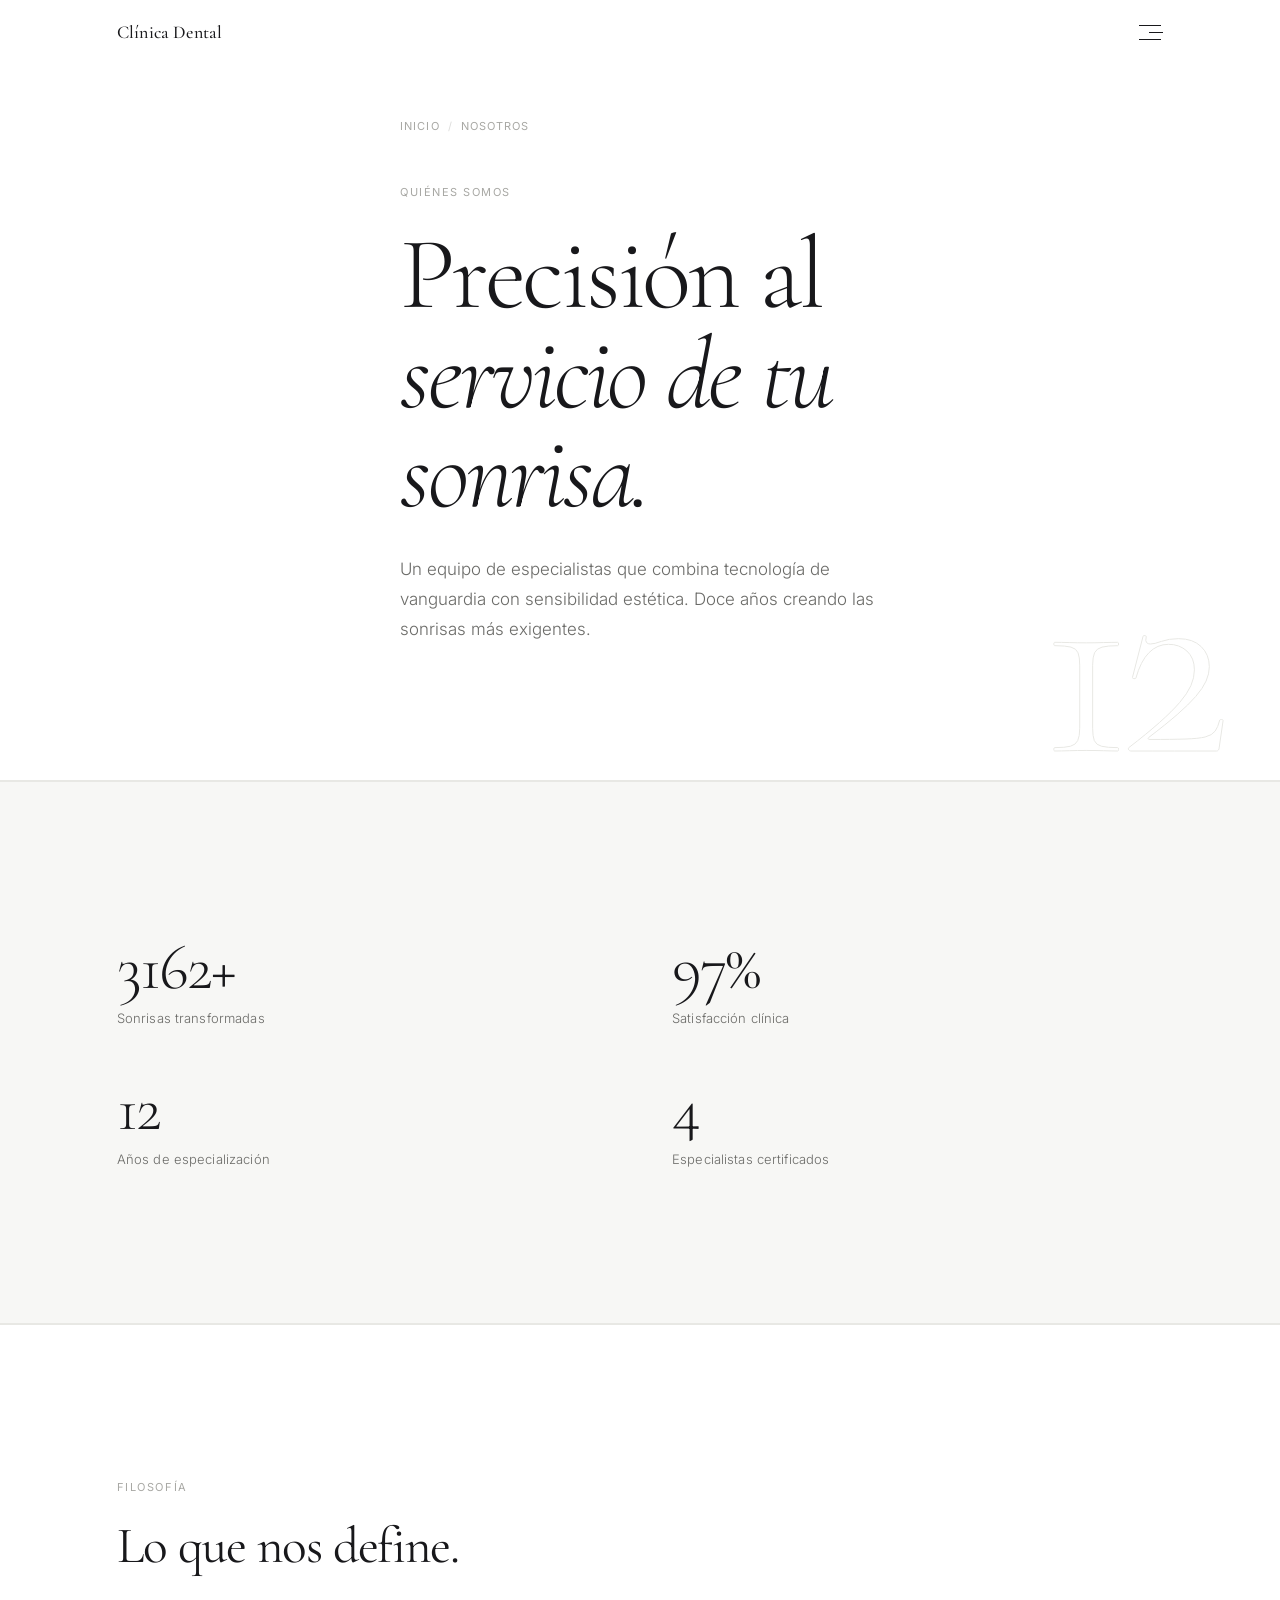
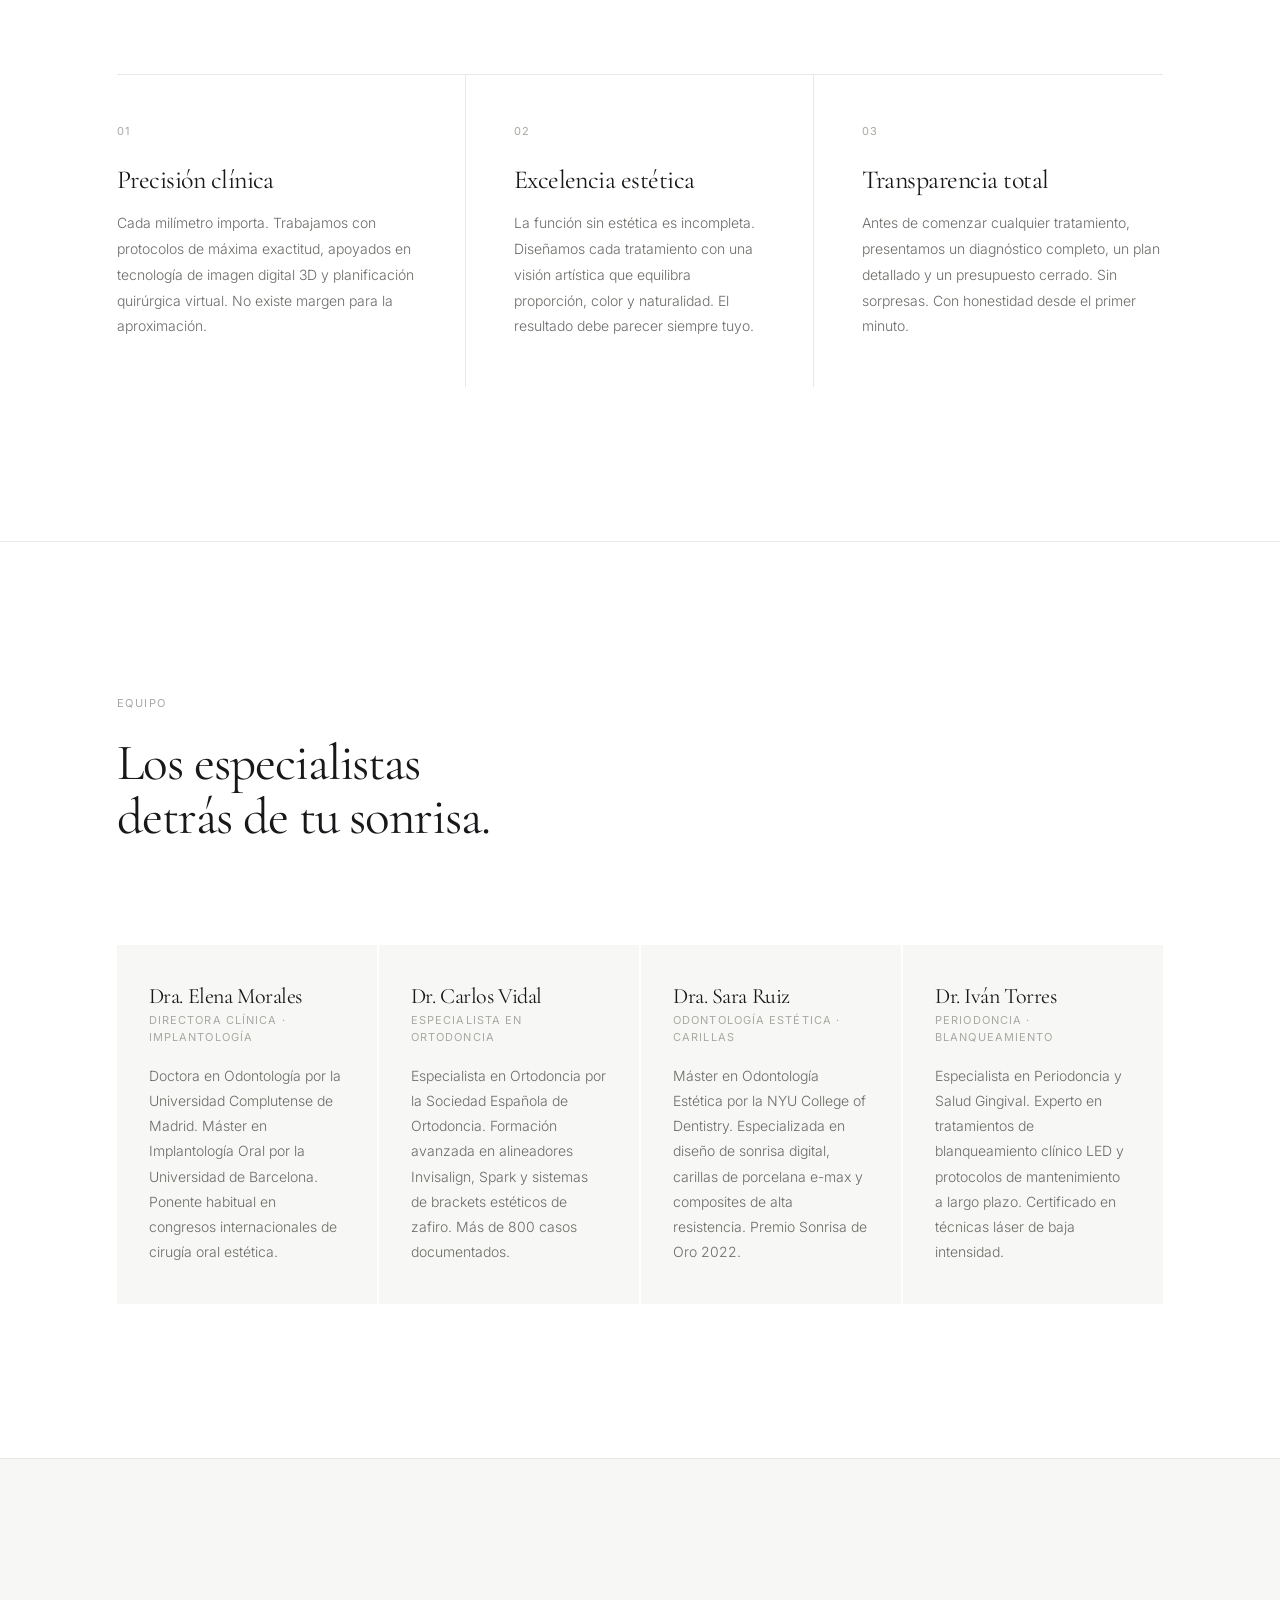
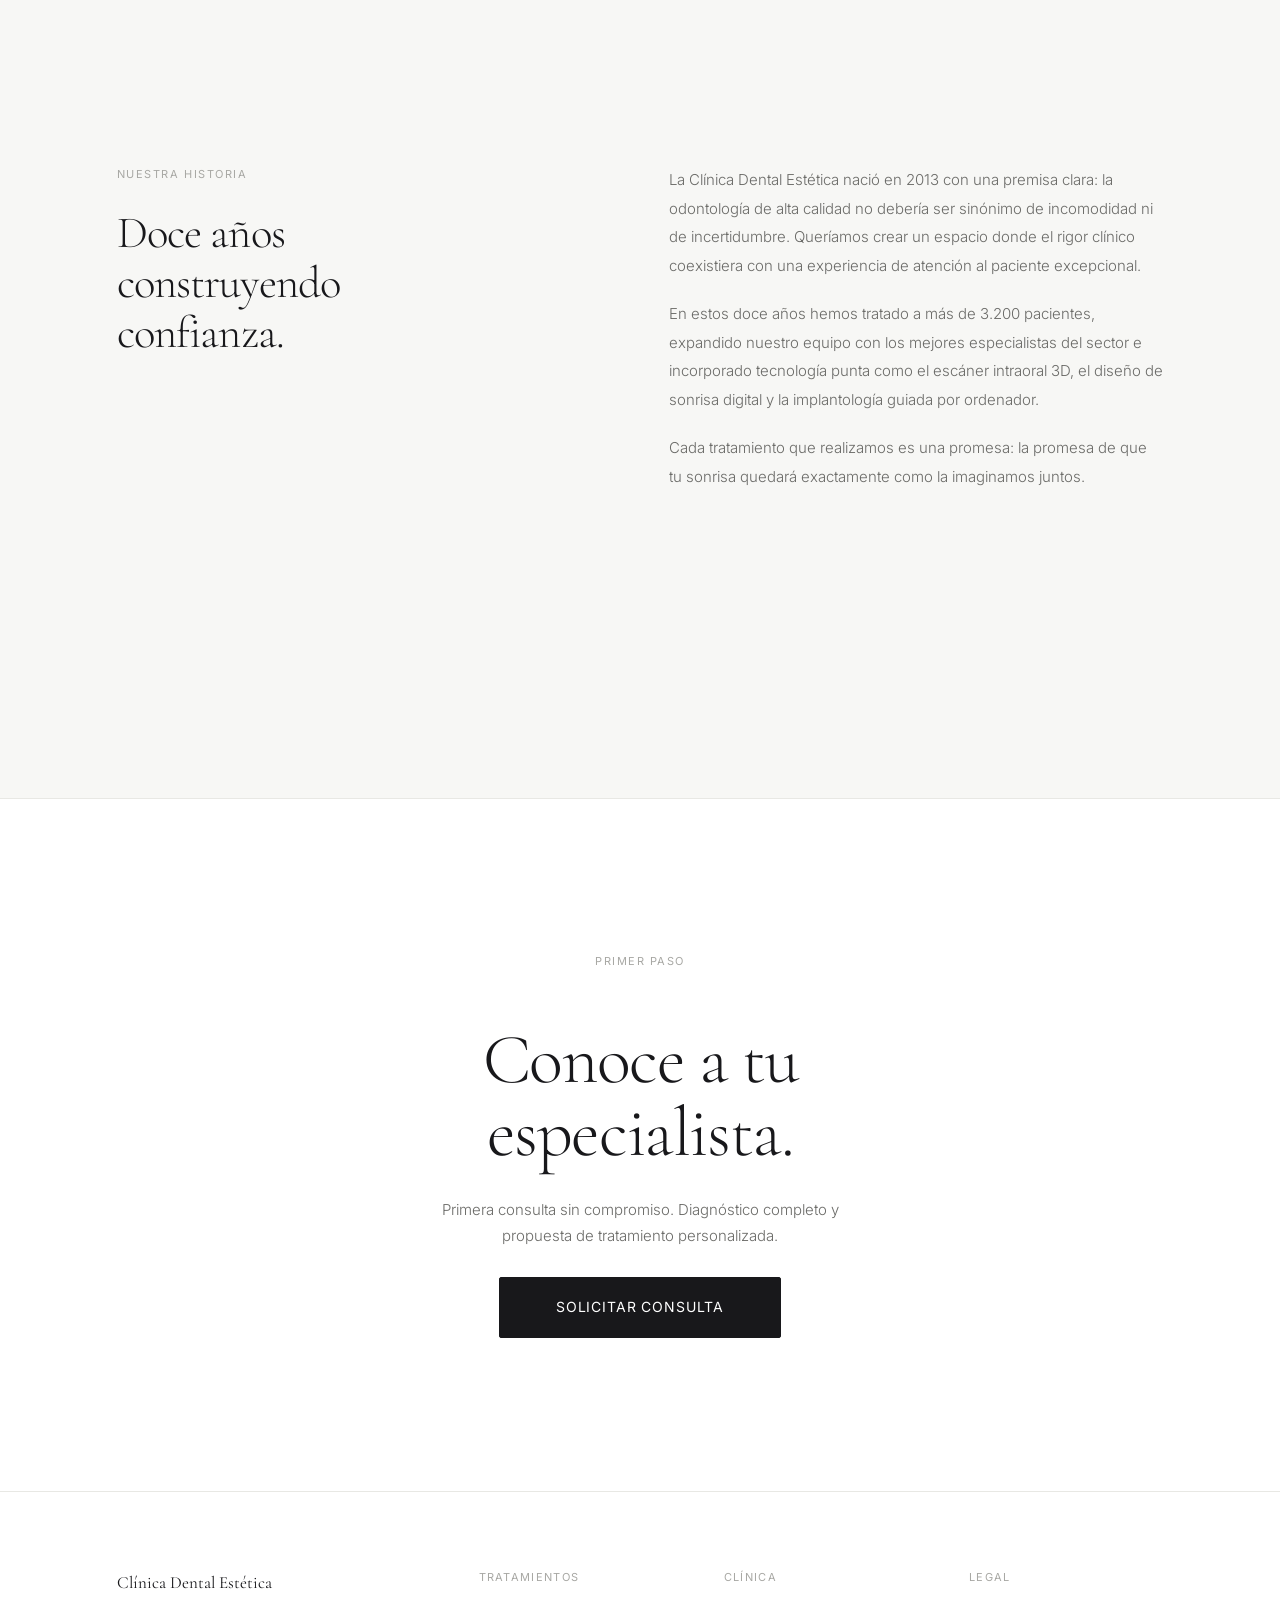
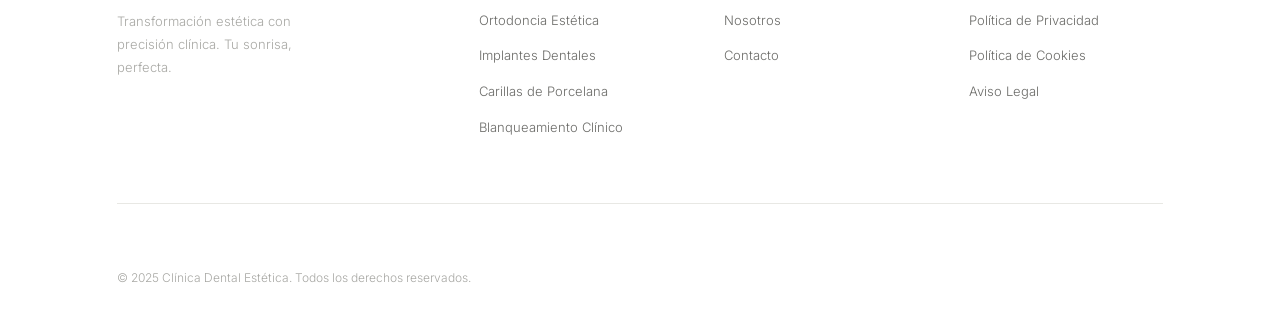
==== nosotros.html @ 3cce82de "add hamburger menu, treatment pages, nosotros, legal pages and footer redesign - Full-screen hamburg" ====
<!DOCTYPE html>
<html lang="es">
<head>
  <meta charset="UTF-8" />
  <meta name="viewport" content="width=device-width, initial-scale=1.0" />
  <title>Nosotros — Clínica Dental Estética</title>
  <meta name="description" content="Conoce al equipo detrás de Clínica Dental Estética. Especialistas certificados con más de 12 años de experiencia en odontología de alta gama." />
  <link rel="preconnect" href="https://fonts.googleapis.com" />
  <link rel="preconnect" href="https://fonts.gstatic.com" crossorigin />
  <link href="https://fonts.googleapis.com/css2?family=Cormorant+Garamond:ital,wght@0,300;0,400;0,500;1,300;1,400&family=Inter:wght@300;400;500&display=swap" rel="stylesheet" />
  <link rel="stylesheet" href="styles.css" />
</head>
<body>

  <nav class="nav" id="main-nav" aria-label="Navegación principal">
    <div class="nav-inner">
      <a href="index.html" class="nav-logo" aria-label="Inicio">Clínica Dental</a>
      <button class="nav-hamburger" id="nav-hamburger" aria-label="Abrir menú" aria-expanded="false">
        <span class="hamburger-line"></span>
        <span class="hamburger-line"></span>
        <span class="hamburger-line"></span>
      </button>
    </div>
  </nav>

  <div class="menu-overlay" id="menu-overlay" role="dialog" aria-modal="true" aria-label="Menú principal" aria-hidden="true">
    <div class="menu-inner">
      <div class="menu-col-left">
        <nav aria-label="Menú de navegación">
          <div class="menu-section">
            <span class="menu-section-label">Tratamientos</span>
            <ul class="menu-sub-list">
              <li><a href="tratamientos/ortodoncia.html">Ortodoncia Estética</a></li>
              <li><a href="tratamientos/implantes.html">Implantes Dentales</a></li>
              <li><a href="tratamientos/carillas.html">Carillas de Porcelana</a></li>
              <li><a href="tratamientos/blanqueamiento.html">Blanqueamiento Clínico</a></li>
            </ul>
          </div>
          <a href="nosotros.html" class="menu-main-link">Nosotros</a>
          <a href="index.html#contacto" class="menu-main-link">Contacto</a>
        </nav>
      </div>
      <div class="menu-col-right">
        <div>
          <p class="menu-contact-label">Habla con nosotros</p>
          <a href="tel:+34000000000" class="menu-contact-link">+34 000 000 000</a>
          <a href="mailto:hola@clinicadental.com" class="menu-contact-link">hola@clinicadental.com</a>
        </div>
      </div>
    </div>
  </div>

  <main class="page-main">

    <!-- HERO -->
    <section class="page-hero">
      <div class="container">
        <div class="page-hero-inner">
          <nav class="breadcrumb" aria-label="Ruta de navegación">
            <a href="index.html">Inicio</a>
            <span class="breadcrumb-sep" aria-hidden="true">/</span>
            <span>Nosotros</span>
          </nav>
          <span class="page-hero-eyebrow">Quiénes somos</span>
          <h1 class="page-hero-title">
            Precisión al<br>
            <em>servicio de tu<br>sonrisa.</em>
          </h1>
          <p class="page-hero-sub">
            Un equipo de especialistas que combina tecnología de vanguardia con sensibilidad estética. Doce años creando las sonrisas más exigentes.
          </p>
        </div>
      </div>
      <span class="page-hero-number" aria-hidden="true">12</span>
    </section>

    <!-- STATS -->
    <section class="section results-section">
      <div class="container">
        <div class="stats-grid" style="margin-bottom: 0;">
          <div class="stat reveal" style="--delay: 0s">
            <span class="stat-num" data-count="3200" data-suffix="+">3.200+</span>
            <span class="stat-label">Sonrisas transformadas</span>
          </div>
          <div class="stat reveal" style="--delay: 0.08s">
            <span class="stat-num" data-count="98" data-suffix="%">98%</span>
            <span class="stat-label">Satisfacción clínica</span>
          </div>
          <div class="stat reveal" style="--delay: 0.16s">
            <span class="stat-num" data-count="12">12</span>
            <span class="stat-label">Años de especialización</span>
          </div>
          <div class="stat reveal" style="--delay: 0.24s">
            <span class="stat-num" data-count="4">4</span>
            <span class="stat-label">Especialistas certificados</span>
          </div>
        </div>
      </div>
    </section>

    <!-- VALUES -->
    <section class="section" style="border-top: 1px solid var(--border);">
      <div class="container">
        <header class="section-header reveal">
          <span class="section-eyebrow">Filosofía</span>
          <h2 class="section-title">Lo que nos define.</h2>
        </header>
        <div class="values-grid">
          <div class="value-item reveal" style="--delay: 0s">
            <span class="value-num">01</span>
            <h3 class="value-name">Precisión clínica</h3>
            <p class="value-desc">
              Cada milímetro importa. Trabajamos con protocolos de máxima exactitud, apoyados en tecnología de imagen digital 3D y planificación quirúrgica virtual. No existe margen para la aproximación.
            </p>
          </div>
          <div class="value-item reveal" style="--delay: 0.08s">
            <span class="value-num">02</span>
            <h3 class="value-name">Excelencia estética</h3>
            <p class="value-desc">
              La función sin estética es incompleta. Diseñamos cada tratamiento con una visión artística que equilibra proporción, color y naturalidad. El resultado debe parecer siempre tuyo.
            </p>
          </div>
          <div class="value-item reveal" style="--delay: 0.16s">
            <span class="value-num">03</span>
            <h3 class="value-name">Transparencia total</h3>
            <p class="value-desc">
              Antes de comenzar cualquier tratamiento, presentamos un diagnóstico completo, un plan detallado y un presupuesto cerrado. Sin sorpresas. Con honestidad desde el primer minuto.
            </p>
          </div>
        </div>
      </div>
    </section>

    <!-- TEAM -->
    <section class="section" style="border-top: 1px solid var(--border);">
      <div class="container">
        <header class="section-header reveal">
          <span class="section-eyebrow">Equipo</span>
          <h2 class="section-title">Los especialistas<br>detrás de tu sonrisa.</h2>
        </header>
        <div class="team-grid">
          <div class="team-member reveal" style="--delay: 0s">
            <h3 class="team-member-name">Dra. Elena Morales</h3>
            <p class="team-member-role">Directora clínica · Implantología</p>
            <p class="team-member-bio">
              Doctora en Odontología por la Universidad Complutense de Madrid. Máster en Implantología Oral por la Universidad de Barcelona. Ponente habitual en congresos internacionales de cirugía oral estética.
            </p>
          </div>
          <div class="team-member reveal" style="--delay: 0.08s">
            <h3 class="team-member-name">Dr. Carlos Vidal</h3>
            <p class="team-member-role">Especialista en Ortodoncia</p>
            <p class="team-member-bio">
              Especialista en Ortodoncia por la Sociedad Española de Ortodoncia. Formación avanzada en alineadores Invisalign, Spark y sistemas de brackets estéticos de zafiro. Más de 800 casos documentados.
            </p>
          </div>
          <div class="team-member reveal" style="--delay: 0.16s">
            <h3 class="team-member-name">Dra. Sara Ruiz</h3>
            <p class="team-member-role">Odontología Estética · Carillas</p>
            <p class="team-member-bio">
              Máster en Odontología Estética por la NYU College of Dentistry. Especializada en diseño de sonrisa digital, carillas de porcelana e-max y composites de alta resistencia. Premio Sonrisa de Oro 2022.
            </p>
          </div>
          <div class="team-member reveal" style="--delay: 0.24s">
            <h3 class="team-member-name">Dr. Iván Torres</h3>
            <p class="team-member-role">Periodoncia · Blanqueamiento</p>
            <p class="team-member-bio">
              Especialista en Periodoncia y Salud Gingival. Experto en tratamientos de blanqueamiento clínico LED y protocolos de mantenimiento a largo plazo. Certificado en técnicas láser de baja intensidad.
            </p>
          </div>
        </div>
      </div>
    </section>

    <!-- STORY -->
    <section class="section" style="border-top: 1px solid var(--border); background: var(--surface);">
      <div class="container">
        <div class="content-block" style="border-bottom: none;">
          <div class="reveal">
            <span class="content-block-label">Nuestra historia</span>
            <h2 class="content-block-title">
              Doce años<br>construyendo<br>confianza.
            </h2>
          </div>
          <div class="reveal" style="--delay: 0.12s">
            <p class="content-block-text">
              La Clínica Dental Estética nació en 2013 con una premisa clara: la odontología de alta calidad no debería ser sinónimo de incomodidad ni de incertidumbre. Queríamos crear un espacio donde el rigor clínico coexistiera con una experiencia de atención al paciente excepcional.
            </p>
            <p class="content-block-text" style="margin-top: 1.25rem;">
              En estos doce años hemos tratado a más de 3.200 pacientes, expandido nuestro equipo con los mejores especialistas del sector e incorporado tecnología punta como el escáner intraoral 3D, el diseño de sonrisa digital y la implantología guiada por ordenador.
            </p>
            <p class="content-block-text" style="margin-top: 1.25rem;">
              Cada tratamiento que realizamos es una promesa: la promesa de que tu sonrisa quedará exactamente como la imaginamos juntos.
            </p>
          </div>
        </div>
      </div>
    </section>

    <!-- CTA -->
    <section class="section cta-section">
      <div class="container">
        <div class="cta-inner reveal">
          <span class="section-eyebrow">Primer paso</span>
          <h2 class="cta-title">
            Conoce a tu<br>especialista.
          </h2>
          <p class="cta-sub">
            Primera consulta sin compromiso. Diagnóstico completo y propuesta de tratamiento personalizada.
          </p>
          <a href="index.html#contacto" class="btn-primary btn-large">
            Solicitar consulta
          </a>
        </div>
      </div>
    </section>

  </main>

  <footer class="footer">
    <div class="container">
      <div class="footer-grid">
        <div class="footer-col footer-col--brand">
          <a href="index.html" class="footer-logo">Clínica Dental Estética</a>
          <p class="footer-tagline">Transformación estética con precisión clínica. Tu sonrisa, perfecta.</p>
        </div>
        <div class="footer-col">
          <p class="footer-col-title">Tratamientos</p>
          <ul>
            <li><a href="tratamientos/ortodoncia.html">Ortodoncia Estética</a></li>
            <li><a href="tratamientos/implantes.html">Implantes Dentales</a></li>
            <li><a href="tratamientos/carillas.html">Carillas de Porcelana</a></li>
            <li><a href="tratamientos/blanqueamiento.html">Blanqueamiento Clínico</a></li>
          </ul>
        </div>
        <div class="footer-col">
          <p class="footer-col-title">Clínica</p>
          <ul>
            <li><a href="nosotros.html">Nosotros</a></li>
            <li><a href="index.html#contacto">Contacto</a></li>
          </ul>
        </div>
        <div class="footer-col">
          <p class="footer-col-title">Legal</p>
          <ul>
            <li><a href="legal/privacidad.html">Política de Privacidad</a></li>
            <li><a href="legal/cookies.html">Política de Cookies</a></li>
            <li><a href="legal/aviso-legal.html">Aviso Legal</a></li>
          </ul>
        </div>
      </div>
      <div class="footer-bottom">
        <span class="footer-legal">&copy; 2025 Clínica Dental Estética. Todos los derechos reservados.</span>
      </div>
    </div>
  </footer>

  <script src="nav.js"></script>
  <script src="page.js"></script>
</body>
</html>
---- styles.css ----
/* ===========================================================================
   DENTAL CLINIC — PREMIUM CSS
   Design language: white, minimal, clinical luxury.
   Inspired by high-end cosmetic clinics and Apple product pages.
   =========================================================================== */

/* ── Reset ─────────────────────────────────────────────────────────────────── */
*,
*::before,
*::after {
  box-sizing: border-box;
  margin: 0;
  padding: 0;
}

/* ── Design tokens ─────────────────────────────────────────────────────────── */
:root {
  /* Palette — mostly white with very soft neutrals */
  --white:        #ffffff;
  --surface:      #f7f7f5;
  --border:       #e8e8e4;
  --text:         #18181b;
  --text-mid:     #6b6b68;
  --text-muted:   #a8a8a4;

  /* Typography */
  --font-display: "Cormorant Garamond", Georgia, serif;
  --font-sans:    "Inter", -apple-system, BlinkMacSystemFont, "Segoe UI", sans-serif;

  /* Layout */
  --nav-h:        64px;
  --max-w:        1200px;
  --pad-x:        clamp(24px, 6vw, 88px);
  --section-py:   clamp(80px, 12vw, 160px);

  /* Timing */
  --ease-out:     cubic-bezier(0.16, 1, 0.3, 1);
}

/* ── Base ──────────────────────────────────────────────────────────────────── */
html {
  scroll-behavior: smooth;
  font-size: 16px;
}

body {
  font-family: var(--font-sans);
  background: var(--white);
  color: var(--text);
  line-height: 1.6;
  -webkit-font-smoothing: antialiased;
  -moz-osx-font-smoothing: grayscale;
  overflow-x: hidden;
}

/* ── Shared typographic elements ───────────────────────────────────────────── */
h1, h2, h3 {
  font-family: var(--font-display);
  font-weight: 400;
  line-height: 1.05;
  letter-spacing: -0.02em;
}

/* ── Container ─────────────────────────────────────────────────────────────── */
.container {
  max-width: var(--max-w);
  margin: 0 auto;
  padding: 0 var(--pad-x);
}

/* ── Section label (eyebrow text) ──────────────────────────────────────────── */
.section-eyebrow {
  display: block;
  font-family: var(--font-sans);
  font-size: 0.6875rem;
  font-weight: 400;
  letter-spacing: 0.14em;
  text-transform: uppercase;
  color: var(--text-muted);
  margin-bottom: 1.5rem;
}

/* ── Section title ─────────────────────────────────────────────────────────── */
.section-title {
  font-size: clamp(2rem, 4vw, 3.5rem);
  font-weight: 400;
  color: var(--text);
}

/* ── Section base ──────────────────────────────────────────────────────────── */
.section {
  padding: var(--section-py) 0;
}

/* ── Reveal animation (IntersectionObserver driven) ───────────────────────── */
.reveal {
  opacity: 0;
  transform: translateY(28px);
  transition:
    opacity 0.9s var(--ease-out),
    transform 0.9s var(--ease-out);
  transition-delay: var(--delay, 0s);
}

.reveal.in-view {
  opacity: 1;
  transform: translateY(0);
}

/* ── Button ────────────────────────────────────────────────────────────────── */
.btn-primary {
  display: inline-flex;
  align-items: center;
  justify-content: center;
  padding: 14px 38px;
  font-family: var(--font-sans);
  font-size: 0.8125rem;
  font-weight: 400;
  letter-spacing: 0.06em;
  text-transform: uppercase;
  text-decoration: none;
  color: var(--white);
  background: var(--text);
  border: 1px solid var(--text);
  border-radius: 2px;
  cursor: pointer;
  transition:
    background 0.28s ease,
    color 0.28s ease;
}

.btn-primary:hover {
  background: transparent;
  color: var(--text);
}

.btn-large {
  padding: 18px 56px;
  font-size: 0.875rem;
}

/* ===========================================================================
   NAVIGATION
   =========================================================================== */

.nav {
  position: fixed;
  top: 0;
  left: 0;
  right: 0;
  z-index: 100;
  height: var(--nav-h);
  /* Transparent by default; becomes frosted glass on scroll via .scrolled class */
  transition:
    background 0.4s ease,
    border-color 0.4s ease,
    -webkit-backdrop-filter 0.4s ease,
    backdrop-filter 0.4s ease;
}

.nav.scrolled {
  background: rgba(255, 255, 255, 0.88);
  -webkit-backdrop-filter: blur(14px);
  backdrop-filter: blur(14px);
  border-bottom: 1px solid var(--border);
}

.nav-inner {
  max-width: var(--max-w);
  margin: 0 auto;
  padding: 0 var(--pad-x);
  height: 100%;
  display: flex;
  align-items: center;
  justify-content: space-between;
}

.nav-logo {
  font-family: var(--font-display);
  font-size: 1.125rem;
  font-weight: 500;
  letter-spacing: 0.01em;
  color: var(--text);
  text-decoration: none;
}

.nav-links {
  list-style: none;
  display: flex;
  align-items: center;
  gap: 2.75rem;
}

.nav-links a {
  font-size: 0.8rem;
  font-weight: 400;
  letter-spacing: 0.05em;
  text-transform: uppercase;
  color: var(--text-mid);
  text-decoration: none;
  transition: color 0.2s ease;
}

.nav-links a:hover {
  color: var(--text);
}

/* CTA link in nav — underlined */
.nav-cta {
  color: var(--text) !important;
  border-bottom: 1px solid currentColor;
  padding-bottom: 2px;
}

/* ===========================================================================
   HERO — SCROLL SECTION
   =========================================================================== */

/* The tall section creates the scroll range */
.scroll-section {
  position: relative;
  height: 650vh;       /* ~6.5× viewport — controls how long the animation lasts */
}

/* The sticky inner container stays fixed at the top of the viewport */
.sticky-container {
  position: sticky;
  top: 0;
  width: 100%;
  height: 100vh;
  overflow: hidden;
  background: var(--white);
}

/* ── Canvas ────────────────────────────────────────────────────────────────── */
#hero-canvas {
  position: absolute;
  inset: 0;
  width: 100%;
  height: 100%;
  display: block;
  /* White background for letterbox areas in the contain layout */
  background: var(--white);
}

/* ── Loading overlay ───────────────────────────────────────────────────────── */
.loading-overlay {
  position: absolute;
  inset: 0;
  z-index: 30;
  background: var(--white);
  display: flex;
  align-items: center;
  justify-content: center;
  transition: opacity 0.9s var(--ease-out);
}

.loading-overlay.hidden {
  opacity: 0;
  pointer-events: none;
}

.loading-body {
  display: flex;
  flex-direction: column;
  align-items: center;
  gap: 18px;
}

/* Thin loading progress bar — surgical, minimal */
.loading-track {
  width: 220px;
  height: 1px;
  background: var(--border);
  position: relative;
  overflow: hidden;
}

.loading-fill {
  position: absolute;
  inset: 0 auto 0 0;
  width: 0%;
  background: var(--text);
  transition: width 0.12s ease;
}

.loading-label {
  font-family: var(--font-sans);
  font-size: 0.6875rem;
  font-weight: 400;
  letter-spacing: 0.14em;
  text-transform: uppercase;
  color: var(--text-muted);
}

/* ── Hero text overlay ─────────────────────────────────────────────────────── */
.hero-text {
  position: absolute;
  inset: 0;
  z-index: 10;
  display: flex;
  align-items: center;
  justify-content: center;
  pointer-events: none;        /* Pass scroll events through */
  /* Invisible until loading completes; controlled via body.loaded class */
  opacity: 0;
  transition: opacity 0.9s var(--ease-out) 0.2s;
}

/* Make interactive elements clickable when text is visible */
.hero-text .btn-primary {
  pointer-events: auto;
}

body.loaded .hero-text {
  opacity: 1;
}

.hero-content {
  text-align: center;
  display: flex;
  flex-direction: column;
  align-items: center;
  gap: 1.75rem;
  padding: 0 var(--pad-x);
  max-width: 720px;
  /* Offset for nav so text is visually centered in the content area */
  margin-top: calc(var(--nav-h) * 0.5);
}

.hero-eyebrow {
  font-family: var(--font-sans);
  font-size: 0.6875rem;
  font-weight: 400;
  letter-spacing: 0.15em;
  text-transform: uppercase;
  color: var(--text-mid);
}

.hero-headline {
  font-family: var(--font-display);
  font-size: clamp(3.5rem, 8.5vw, 7.5rem);
  font-weight: 300;
  line-height: 0.97;
  letter-spacing: -0.03em;
  color: var(--text);
  /*
    Subtle white glow: ensures the dark text remains legible
    even if the canvas frame beneath is dark.
  */
  text-shadow:
    0 0 80px rgba(255, 255, 255, 0.95),
    0 0 40px rgba(255, 255, 255, 0.85),
    0 0 16px rgba(255, 255, 255, 0.7);
}

.hero-headline em {
  font-style: italic;
  font-weight: 300;
}

.hero-sub {
  font-size: clamp(0.875rem, 1.6vw, 1.0625rem);
  font-weight: 300;
  color: var(--text-mid);
  line-height: 1.7;
  max-width: 420px;
  text-shadow: 0 0 20px rgba(255, 255, 255, 0.9);
}

.hero-btn {
  pointer-events: auto;
}

/* ── Scroll indicator ──────────────────────────────────────────────────────── */
.scroll-indicator {
  position: absolute;
  bottom: 2.5rem;
  left: 50%;
  transform: translateX(-50%);
  z-index: 10;
  display: flex;
  flex-direction: column;
  align-items: center;
  gap: 12px;
  opacity: 0;
  transition: opacity 0.6s ease;
}

body.loaded .scroll-indicator {
  opacity: 1;
}

.scroll-line {
  width: 1px;
  height: 44px;
  background: var(--text-muted);
  display: block;
  transform-origin: top;
  animation: scroll-breathe 2.2s ease-in-out infinite;
}

@keyframes scroll-breathe {
  0%, 100% { transform: scaleY(1);   opacity: 0.9; }
  50%       { transform: scaleY(0.3); opacity: 0.25; }
}

.scroll-label {
  font-family: var(--font-sans);
  font-size: 0.625rem;
  font-weight: 400;
  letter-spacing: 0.16em;
  text-transform: uppercase;
  color: var(--text-muted);
}

/* ===========================================================================
   TREATMENTS SECTION
   =========================================================================== */

.treatments-section {
  border-top: 1px solid var(--border);
}

.section-header {
  margin-bottom: clamp(52px, 8vw, 100px);
  max-width: 560px;
}

.section-header .section-title {
  margin-top: 0;
}

/* 4-column grid with thin dividers — no cards, no shadows */
.treatments-grid {
  display: grid;
  grid-template-columns: repeat(4, 1fr);
}

.treatment-card {
  padding: 0 2.5rem 0 0;
  border-right: 1px solid var(--border);
  display: flex;
  flex-direction: column;
  gap: 2rem;
}

.treatment-card:first-child {
  padding-left: 0;
}

.treatment-card:not(:first-child) {
  padding-left: 2.5rem;
}

.treatment-card:last-child {
  border-right: none;
  padding-right: 0;
}

.treatment-num {
  font-family: var(--font-sans);
  font-size: 0.6875rem;
  font-weight: 400;
  letter-spacing: 0.06em;
  color: var(--text-muted);
}

.treatment-name {
  font-family: var(--font-display);
  font-size: 1.375rem;
  font-weight: 400;
  color: var(--text);
  line-height: 1.2;
  margin-bottom: 0.875rem;
}

.treatment-desc {
  font-size: 0.875rem;
  font-weight: 300;
  color: var(--text-mid);
  line-height: 1.75;
}

/* ===========================================================================
   RESULTS / TRUST SECTION
   =========================================================================== */

.results-section {
  background: var(--surface);
  border-top: 1px solid var(--border);
  border-bottom: 1px solid var(--border);
}

.results-layout {
  display: grid;
  grid-template-columns: 1fr 1.2fr;
  gap: clamp(56px, 10vw, 140px);
  align-items: start;
}

.results-title {
  font-size: clamp(2.25rem, 5vw, 4.5rem);
  line-height: 1.04;
}

/* 2×2 stat grid */
.stats-grid {
  display: grid;
  grid-template-columns: 1fr 1fr;
  gap: 3rem 4rem;
  margin-bottom: 3.5rem;
}

.stat-num {
  display: block;
  font-family: var(--font-display);
  font-size: clamp(2.5rem, 5vw, 4rem);
  font-weight: 300;
  color: var(--text);
  letter-spacing: -0.03em;
  line-height: 1;
  margin-bottom: 0.5rem;
}

.stat-label {
  display: block;
  font-size: 0.8125rem;
  font-weight: 300;
  color: var(--text-mid);
  letter-spacing: 0.01em;
}

/* Restrained pull quote */
.results-quote {
  font-family: var(--font-display);
  font-size: clamp(1rem, 1.5vw, 1.1875rem);
  font-weight: 300;
  font-style: italic;
  color: var(--text-mid);
  line-height: 1.65;
  border-left: 1px solid var(--border);
  padding-left: 1.75rem;
}

/* ===========================================================================
   CTA SECTION
   =========================================================================== */

.cta-section {
  border-top: 1px solid var(--border);
}

.cta-inner {
  max-width: 680px;
  margin: 0 auto;
  text-align: center;
  display: flex;
  flex-direction: column;
  align-items: center;
  gap: 1.75rem;
}

.cta-title {
  font-size: clamp(2.5rem, 5.5vw, 4.75rem);
  font-weight: 300;
  color: var(--text);
  line-height: 1.04;
}

.cta-sub {
  font-size: 0.9375rem;
  font-weight: 300;
  color: var(--text-mid);
  line-height: 1.75;
  max-width: 440px;
}

.cta-contact {
  font-size: 0.8125rem;
  font-weight: 300;
  color: var(--text-muted);
  margin-top: 0.25rem;
}

.cta-phone {
  color: var(--text-mid);
  text-decoration: none;
  border-bottom: 1px solid var(--border);
  padding-bottom: 1px;
  transition: color 0.2s ease, border-color 0.2s ease;
}

.cta-phone:hover {
  color: var(--text);
  border-color: var(--text);
}

/* ===========================================================================
   FOOTER
   =========================================================================== */

.footer {
  border-top: 1px solid var(--border);
  padding: 2rem 0;
}

.footer-inner {
  display: flex;
  align-items: center;
  justify-content: space-between;
  gap: 1.5rem;
  flex-wrap: wrap;
}

.footer-logo {
  font-family: var(--font-display);
  font-size: 0.9375rem;
  font-weight: 400;
  color: var(--text);
}

.footer-nav {
  display: flex;
  gap: 2.25rem;
}

.footer-nav a {
  font-size: 0.75rem;
  font-weight: 400;
  letter-spacing: 0.05em;
  text-transform: uppercase;
  color: var(--text-mid);
  text-decoration: none;
  transition: color 0.2s ease;
}

.footer-nav a:hover {
  color: var(--text);
}

.footer-legal {
  font-size: 0.75rem;
  font-weight: 300;
  color: var(--text-muted);
}

/* ===========================================================================
   REDUCED MOTION — Accessibility
   =========================================================================== */

@media (prefers-reduced-motion: reduce) {
  html {
    scroll-behavior: auto;
  }

  .scroll-line {
    animation: none;
  }

  .reveal {
    opacity: 1;
    transform: none;
    transition: none;
  }

  .hero-text,
  .scroll-indicator {
    transition: none;
  }

  /* Show static first frame; hero text always visible */
  body.loaded .hero-text {
    opacity: 1;
  }
}

/* ===========================================================================
   RESPONSIVE
   =========================================================================== */

/* ── Tablet ─────────────────────────────────────────────────────────────────── */
@media (max-width: 1024px) {
  .treatments-grid {
    grid-template-columns: repeat(2, 1fr);
    gap: 0;
  }

  .treatment-card {
    padding: 2.25rem 2rem !important;
    border-right: none !important;
    border-bottom: 1px solid var(--border);
  }

  .treatment-card:nth-child(odd) {
    border-right: 1px solid var(--border) !important;
  }

  .treatment-card:nth-last-child(-n+2) {
    border-bottom: none;
  }

  .results-layout {
    grid-template-columns: 1fr;
    gap: 3.5rem;
  }

  .results-title {
    font-size: clamp(2.25rem, 6vw, 3.5rem);
  }
}

/* ── Mobile ─────────────────────────────────────────────────────────────────── */
@media (max-width: 640px) {
  :root {
    --nav-h: 56px;
  }

  /* Hide non-essential nav items */
  .nav-links li:not(:last-child) {
    display: none;
  }

  .scroll-section {
    height: 500vh;   /* Slightly shorter on mobile for better UX */
  }

  .hero-headline {
    font-size: clamp(2.75rem, 13vw, 3.75rem);
  }

  .hero-sub {
    font-size: 0.9375rem;
  }

  /* Single column treatments */
  .treatments-grid {
    grid-template-columns: 1fr;
  }

  .treatment-card {
    border-right: none !important;
    border-bottom: 1px solid var(--border) !important;
    padding: 2rem 0 !important;
  }

  .treatment-card:last-child {
    border-bottom: none !important;
  }

  /* Single column stats */
  .stats-grid {
    grid-template-columns: 1fr 1fr;
    gap: 2rem;
  }

  .footer-inner {
    flex-direction: column;
    align-items: flex-start;
    gap: 1.25rem;
  }

  .footer-nav {
    gap: 1.5rem;
  }

  .footer-legal {
    order: 3;
  }
}

@media (max-width: 400px) {
  .stats-grid {
    grid-template-columns: 1fr;
  }
}

/* ===========================================================================
   HAMBURGER BUTTON
   =========================================================================== */

.nav-hamburger {
  display: flex;
  flex-direction: column;
  justify-content: center;
  gap: 6px;
  width: 44px;
  height: 44px;
  padding: 10px;
  background: none;
  border: none;
  cursor: pointer;
  position: relative;
  z-index: 200;
  margin-right: -10px;
}

.hamburger-line {
  display: block;
  height: 1px;
  background: var(--text);
  transition:
    transform 0.45s var(--ease-out),
    opacity 0.25s ease,
    width 0.3s var(--ease-out),
    background 0.3s ease;
  transform-origin: center;
}

.hamburger-line:nth-child(1) { width: 22px; }
.hamburger-line:nth-child(2) { width: 14px; align-self: flex-end; }
.hamburger-line:nth-child(3) { width: 22px; }

.nav-hamburger.is-open .hamburger-line:nth-child(1) {
  transform: translateY(7px) rotate(45deg);
  width: 22px;
}
.nav-hamburger.is-open .hamburger-line:nth-child(2) {
  opacity: 0;
  transform: scaleX(0);
}
.nav-hamburger.is-open .hamburger-line:nth-child(3) {
  transform: translateY(-7px) rotate(-45deg);
  width: 22px;
}

.menu-is-open .hamburger-line { background: var(--white); }
.menu-is-open .nav-logo       { color: var(--white); }
.menu-is-open .nav.scrolled   {
  background: transparent !important;
  border-bottom-color: transparent !important;
  -webkit-backdrop-filter: none !important;
  backdrop-filter: none !important;
}

body.menu-is-open { overflow: hidden; }

/* ===========================================================================
   MENU OVERLAY
   =========================================================================== */

.menu-overlay {
  position: fixed;
  inset: 0;
  z-index: 150;
  background: var(--text);
  display: flex;
  align-items: center;
  clip-path: circle(0% at calc(100% - 32px) 32px);
  transition: clip-path 0.72s cubic-bezier(0.76, 0, 0.24, 1);
  pointer-events: none;
}

.menu-overlay.open {
  clip-path: circle(175% at calc(100% - 32px) 32px);
  pointer-events: auto;
}

.menu-inner {
  width: 100%;
  max-width: var(--max-w);
  margin: 0 auto;
  padding: calc(var(--nav-h) + 4vh) var(--pad-x) clamp(40px, 7vh, 80px);
  display: flex;
  justify-content: space-between;
  align-items: flex-end;
  gap: 4rem;
  height: 100%;
}

.menu-col-left {
  display: flex;
  flex-direction: column;
  justify-content: flex-end;
  gap: 0.5rem;
}

/* Main nav links */
.menu-main-link {
  display: block;
  font-family: var(--font-display);
  font-size: clamp(2.75rem, 6.5vw, 5.5rem);
  font-weight: 300;
  font-style: italic;
  color: rgba(255, 255, 255, 0.85);
  text-decoration: none;
  line-height: 1.05;
  letter-spacing: -0.02em;
  opacity: 0;
  transform: translateY(32px);
  transition:
    opacity 0.5s var(--ease-out),
    transform 0.5s var(--ease-out),
    color 0.2s ease;
}

.menu-main-link:hover { color: var(--white); }

.menu-overlay.open .menu-main-link                { opacity: 1; transform: translateY(0); }
.menu-overlay.open .menu-main-link:nth-child(2)   { transition-delay: 0.22s; }
.menu-overlay.open .menu-main-link:nth-child(3)   { transition-delay: 0.28s; }

/* Tratamientos section */
.menu-section {
  opacity: 0;
  transform: translateY(32px);
  transition:
    opacity 0.5s var(--ease-out),
    transform 0.5s var(--ease-out);
  transition-delay: 0.14s;
}

.menu-overlay.open .menu-section { opacity: 1; transform: translateY(0); }

.menu-section-label {
  display: block;
  font-family: var(--font-display);
  font-size: clamp(2.75rem, 6.5vw, 5.5rem);
  font-weight: 300;
  font-style: italic;
  color: rgba(255, 255, 255, 0.28);
  letter-spacing: -0.02em;
  line-height: 1.05;
  margin-bottom: 0.75rem;
  cursor: default;
}

.menu-sub-list {
  list-style: none;
  display: flex;
  flex-direction: column;
  gap: 0.375rem;
  margin-left: 0.5rem;
  padding-left: 1rem;
  border-left: 1px solid rgba(255, 255, 255, 0.12);
}

.menu-sub-list a {
  font-family: var(--font-sans);
  font-size: 0.8125rem;
  font-weight: 300;
  letter-spacing: 0.08em;
  text-transform: uppercase;
  color: rgba(255, 255, 255, 0.45);
  text-decoration: none;
  transition: color 0.2s ease;
}

.menu-sub-list a:hover { color: rgba(255, 255, 255, 0.9); }

/* Right column — contact */
.menu-col-right {
  display: flex;
  flex-direction: column;
  justify-content: flex-end;
  padding-bottom: 0.25rem;
  opacity: 0;
  transform: translateY(20px);
  transition:
    opacity 0.5s var(--ease-out),
    transform 0.5s var(--ease-out);
  transition-delay: 0.32s;
}

.menu-overlay.open .menu-col-right { opacity: 1; transform: translateY(0); }

.menu-contact-label {
  font-size: 0.6875rem;
  font-weight: 400;
  letter-spacing: 0.14em;
  text-transform: uppercase;
  color: rgba(255, 255, 255, 0.3);
  margin-bottom: 1rem;
}

.menu-contact-link {
  display: block;
  font-family: var(--font-display);
  font-size: 1.125rem;
  font-weight: 300;
  color: rgba(255, 255, 255, 0.6);
  text-decoration: none;
  margin-bottom: 0.375rem;
  transition: color 0.2s ease;
}

.menu-contact-link:hover { color: var(--white); }

/* ===========================================================================
   PAGE TRANSITIONS
   =========================================================================== */

.page-main {
  animation: page-enter 0.65s var(--ease-out) both;
}

@keyframes page-enter {
  from { opacity: 0; transform: translateY(18px); }
  to   { opacity: 1; transform: translateY(0); }
}

body.page-exit .page-main {
  animation: page-exit 0.38s var(--ease-out) forwards;
}

@keyframes page-exit {
  to { opacity: 0; transform: translateY(-12px); }
}

/* ===========================================================================
   INNER PAGE — HERO
   =========================================================================== */

.page-hero {
  min-height: 56vh;
  display: flex;
  align-items: flex-end;
  padding-top: calc(var(--nav-h) + 6vh);
  padding-bottom: clamp(56px, 8vw, 96px);
  border-bottom: 1px solid var(--border);
  position: relative;
  overflow: hidden;
}

.page-hero-inner { position: relative; z-index: 1; }

.page-hero-eyebrow {
  display: block;
  font-family: var(--font-sans);
  font-size: 0.6875rem;
  font-weight: 400;
  letter-spacing: 0.14em;
  text-transform: uppercase;
  color: var(--text-muted);
  margin-bottom: 1.5rem;
}

.page-hero-title {
  font-family: var(--font-display);
  font-size: clamp(3rem, 8vw, 6.5rem);
  font-weight: 300;
  letter-spacing: -0.03em;
  line-height: 0.97;
  color: var(--text);
  max-width: 700px;
  margin-bottom: 2rem;
}

.page-hero-sub {
  font-size: clamp(0.9375rem, 1.6vw, 1.0625rem);
  font-weight: 300;
  color: var(--text-mid);
  line-height: 1.75;
  max-width: 480px;
  margin-bottom: 2.5rem;
}

.page-hero-number {
  position: absolute;
  right: calc(var(--pad-x) - 0.05em);
  bottom: -0.08em;
  font-family: var(--font-display);
  font-size: clamp(10rem, 22vw, 20rem);
  font-weight: 300;
  color: transparent;
  -webkit-text-stroke: 1px var(--border);
  line-height: 1;
  pointer-events: none;
  user-select: none;
  letter-spacing: -0.05em;
}

/* Breadcrumb */
.breadcrumb {
  display: flex;
  align-items: center;
  gap: 0.5rem;
  font-size: 0.6875rem;
  font-weight: 400;
  letter-spacing: 0.1em;
  text-transform: uppercase;
  color: var(--text-muted);
  margin-bottom: 3rem;
}

.breadcrumb a {
  color: var(--text-muted);
  text-decoration: none;
  transition: color 0.2s ease;
}
.breadcrumb a:hover { color: var(--text-mid); }
.breadcrumb-sep { opacity: 0.4; }

/* ===========================================================================
   INNER PAGE — CONTENT BLOCKS
   =========================================================================== */

.content-block {
  display: grid;
  grid-template-columns: 1fr 1.1fr;
  gap: clamp(48px, 8vw, 120px);
  align-items: start;
  padding: var(--section-py) 0;
  border-bottom: 1px solid var(--border);
}

.content-block-label {
  font-size: 0.6875rem;
  font-weight: 400;
  letter-spacing: 0.14em;
  text-transform: uppercase;
  color: var(--text-muted);
  margin-bottom: 1.5rem;
  display: block;
}

.content-block-title {
  font-family: var(--font-display);
  font-size: clamp(1.75rem, 3.5vw, 2.875rem);
  font-weight: 300;
  line-height: 1.12;
  color: var(--text);
  margin-bottom: 1.5rem;
  letter-spacing: -0.02em;
}

.content-block-text {
  font-size: 0.9375rem;
  font-weight: 300;
  color: var(--text-mid);
  line-height: 1.9;
}

.content-block-text + .content-block-text { margin-top: 1.25rem; }

/* ===========================================================================
   INNER PAGE — PROCESS STEPS
   =========================================================================== */

.process-steps {
  display: grid;
  grid-template-columns: repeat(auto-fit, minmax(180px, 1fr));
  border: 1px solid var(--border);
}

.process-step {
  padding: 2.75rem 2rem;
  border-right: 1px solid var(--border);
  position: relative;
  transition: background 0.3s ease;
}

.process-step:hover    { background: var(--surface); }
.process-step:last-child { border-right: none; }

.process-step-num {
  font-family: var(--font-sans);
  font-size: 0.6875rem;
  font-weight: 400;
  letter-spacing: 0.1em;
  color: var(--text-muted);
  margin-bottom: 1.75rem;
  display: block;
}

.process-step-title {
  font-family: var(--font-display);
  font-size: 1.25rem;
  font-weight: 400;
  color: var(--text);
  margin-bottom: 0.75rem;
  line-height: 1.2;
}

.process-step-desc {
  font-size: 0.875rem;
  font-weight: 300;
  color: var(--text-mid);
  line-height: 1.8;
}

/* ===========================================================================
   INNER PAGE — BENEFITS LIST
   =========================================================================== */

.benefits-list {
  list-style: none;
  border-top: 1px solid var(--border);
}

.benefit-item {
  display: flex;
  align-items: baseline;
  gap: 1.5rem;
  padding: 1.375rem 0;
  border-bottom: 1px solid var(--border);
  transition: background 0.2s ease;
}

.benefit-num {
  font-family: var(--font-sans);
  font-size: 0.625rem;
  font-weight: 400;
  letter-spacing: 0.1em;
  color: var(--text-muted);
  min-width: 2rem;
  flex-shrink: 0;
}

.benefit-text {
  font-family: var(--font-display);
  font-size: 1.125rem;
  font-weight: 400;
  color: var(--text);
  line-height: 1.3;
}

.benefit-sub {
  display: block;
  font-family: var(--font-sans);
  font-size: 0.8125rem;
  font-weight: 300;
  color: var(--text-mid);
  line-height: 1.7;
  margin-top: 0.3rem;
}

/* ===========================================================================
   INNER PAGE — FAQ ACCORDION
   =========================================================================== */

.faq-list {
  list-style: none;
  border-top: 1px solid var(--border);
}

.faq-item { border-bottom: 1px solid var(--border); }

.faq-question {
  width: 100%;
  background: none;
  border: none;
  cursor: pointer;
  display: flex;
  justify-content: space-between;
  align-items: center;
  gap: 2rem;
  padding: 1.75rem 0;
  text-align: left;
}

.faq-question-text {
  font-family: var(--font-display);
  font-size: 1.1875rem;
  font-weight: 400;
  color: var(--text);
  line-height: 1.3;
  transition: color 0.2s ease;
}

.faq-question:hover .faq-question-text { color: var(--text-mid); }

.faq-icon {
  width: 28px;
  height: 28px;
  flex-shrink: 0;
  position: relative;
}

.faq-icon::before,
.faq-icon::after {
  content: '';
  position: absolute;
  background: var(--text-muted);
  transition: transform 0.38s var(--ease-out), opacity 0.25s ease;
  top: 50%;
  left: 50%;
}

.faq-icon::before { width: 14px; height: 1px; transform: translate(-50%, -50%); }
.faq-icon::after  { width: 1px; height: 14px; transform: translate(-50%, -50%); }

.faq-item.open .faq-icon::after {
  transform: translate(-50%, -50%) rotate(90deg);
  opacity: 0;
}

.faq-answer {
  overflow: hidden;
  max-height: 0;
  transition: max-height 0.48s var(--ease-out);
}

.faq-item.open .faq-answer { max-height: 500px; }

.faq-answer-inner {
  font-size: 0.9375rem;
  font-weight: 300;
  color: var(--text-mid);
  line-height: 1.85;
  padding-bottom: 1.75rem;
  max-width: 640px;
}

/* ===========================================================================
   INNER PAGE — TEAM (Nosotros)
   =========================================================================== */

.team-grid {
  display: grid;
  grid-template-columns: repeat(auto-fit, minmax(260px, 1fr));
  gap: 2px;
}

.team-member {
  background: var(--surface);
  padding: 2.5rem 2rem;
  transition: background 0.3s ease;
}

.team-member:hover { background: var(--border); }

.team-member-name {
  font-family: var(--font-display);
  font-size: 1.375rem;
  font-weight: 400;
  color: var(--text);
  margin-bottom: 0.25rem;
}

.team-member-role {
  font-size: 0.6875rem;
  font-weight: 400;
  letter-spacing: 0.1em;
  text-transform: uppercase;
  color: var(--text-muted);
  margin-bottom: 1rem;
}

.team-member-bio {
  font-size: 0.875rem;
  font-weight: 300;
  color: var(--text-mid);
  line-height: 1.8;
}

/* Values grid */
.values-grid {
  display: grid;
  grid-template-columns: repeat(3, 1fr);
  border-top: 1px solid var(--border);
}

.value-item {
  padding: 3rem 3rem 3rem 0;
  border-right: 1px solid var(--border);
}

.value-item:not(:first-child) { padding-left: 3rem; }
.value-item:last-child { border-right: none; padding-right: 0; }

.value-num {
  font-size: 0.6875rem;
  font-weight: 400;
  letter-spacing: 0.1em;
  color: var(--text-muted);
  margin-bottom: 1.5rem;
  display: block;
}

.value-name {
  font-family: var(--font-display);
  font-size: 1.625rem;
  font-weight: 400;
  color: var(--text);
  margin-bottom: 1rem;
  line-height: 1.12;
}

.value-desc {
  font-size: 0.875rem;
  font-weight: 300;
  color: var(--text-mid);
  line-height: 1.85;
}

/* ===========================================================================
   INNER PAGE — LEGAL
   =========================================================================== */

.legal-content {
  max-width: 740px;
  margin: 0 auto;
}

.legal-content h2 {
  font-family: var(--font-display);
  font-size: clamp(1.375rem, 2.5vw, 1.875rem);
  font-weight: 400;
  color: var(--text);
  margin-top: 3rem;
  margin-bottom: 1rem;
  letter-spacing: -0.01em;
}

.legal-content h2:first-child { margin-top: 0; }

.legal-content p {
  font-size: 0.9375rem;
  font-weight: 300;
  color: var(--text-mid);
  line-height: 1.9;
  margin-bottom: 1.25rem;
}

.legal-content ul {
  margin: 0 0 1.25rem 1.5rem;
}

.legal-content ul li {
  font-size: 0.9375rem;
  font-weight: 300;
  color: var(--text-mid);
  line-height: 1.8;
  margin-bottom: 0.5rem;
}

.legal-content a {
  color: var(--text);
  text-underline-offset: 3px;
}

.legal-date {
  font-size: 0.75rem;
  font-weight: 400;
  letter-spacing: 0.1em;
  text-transform: uppercase;
  color: var(--text-muted);
  margin-top: 4rem;
  padding-top: 2rem;
  border-top: 1px solid var(--border);
  display: block;
}

/* ===========================================================================
   FOOTER REDESIGN
   =========================================================================== */

.footer {
  border-top: 1px solid var(--border);
  padding-top: clamp(48px, 6vw, 80px);
  padding-bottom: 2.5rem;
}

.footer-grid {
  display: grid;
  grid-template-columns: 1.6fr 1fr 1fr 1fr;
  gap: clamp(28px, 4vw, 72px);
  margin-bottom: clamp(40px, 5vw, 64px);
  padding-bottom: clamp(40px, 5vw, 64px);
  border-bottom: 1px solid var(--border);
}

.footer-logo {
  font-family: var(--font-display);
  font-size: 1.0625rem;
  font-weight: 400;
  color: var(--text);
  text-decoration: none;
  display: block;
  margin-bottom: 0.875rem;
}

.footer-tagline {
  font-size: 0.8125rem;
  font-weight: 300;
  color: var(--text-muted);
  line-height: 1.75;
  max-width: 220px;
}

.footer-col-title {
  font-size: 0.6875rem;
  font-weight: 400;
  letter-spacing: 0.12em;
  text-transform: uppercase;
  color: var(--text-muted);
  margin-bottom: 1.25rem;
}

.footer-col ul {
  list-style: none;
  display: flex;
  flex-direction: column;
  gap: 0.625rem;
}

.footer-col ul a {
  font-size: 0.8125rem;
  font-weight: 300;
  color: var(--text-mid);
  text-decoration: none;
  transition: color 0.2s ease;
}

.footer-col ul a:hover { color: var(--text); }

.footer-bottom {
  display: flex;
  align-items: center;
  justify-content: space-between;
  flex-wrap: wrap;
  gap: 1rem;
}

.footer-legal {
  font-size: 0.75rem;
  font-weight: 300;
  color: var(--text-muted);
}

/* ===========================================================================
   TREATMENT CARD — hover link
   =========================================================================== */

.treatment-card {
  transition: background 0.3s ease;
  cursor: default;
}

.treatment-card:hover { background: var(--surface); }

.treatment-link {
  display: inline-flex;
  align-items: center;
  gap: 0.5rem;
  font-size: 0.6875rem;
  font-weight: 400;
  letter-spacing: 0.1em;
  text-transform: uppercase;
  color: var(--text-muted);
  text-decoration: none;
  margin-top: 1.25rem;
  transition: gap 0.25s ease, color 0.2s ease;
}

.treatment-link:hover {
  color: var(--text);
  gap: 0.875rem;
}

/* ===========================================================================
   COUNTER — animated numbers
   =========================================================================== */

[data-count] { display: block; }

/* ===========================================================================
   RESPONSIVE — New elements
   =========================================================================== */

@media (max-width: 1024px) {
  .content-block {
    grid-template-columns: 1fr;
    gap: 3rem;
  }

  .footer-grid {
    grid-template-columns: 1fr 1fr;
    gap: 2.5rem 3rem;
  }

  .values-grid {
    grid-template-columns: 1fr;
  }

  .value-item {
    border-right: none !important;
    border-bottom: 1px solid var(--border);
    padding: 2.25rem 0 !important;
  }

  .value-item:last-child { border-bottom: none; }

  .menu-col-right { display: none; }
}

@media (max-width: 640px) {
  .process-steps {
    grid-template-columns: 1fr;
  }

  .process-step {
    border-right: none;
    border-bottom: 1px solid var(--border);
  }

  .process-step:last-child { border-bottom: none; }

  .footer-grid {
    grid-template-columns: 1fr;
    gap: 2rem;
  }

  .page-hero-number { display: none; }

  .menu-main-link,
  .menu-section-label {
    font-size: clamp(2.25rem, 10vw, 3.5rem);
  }

  .menu-inner { align-items: flex-start; padding-top: calc(var(--nav-h) + 3rem); }
  .menu-col-left { justify-content: flex-start; }
}
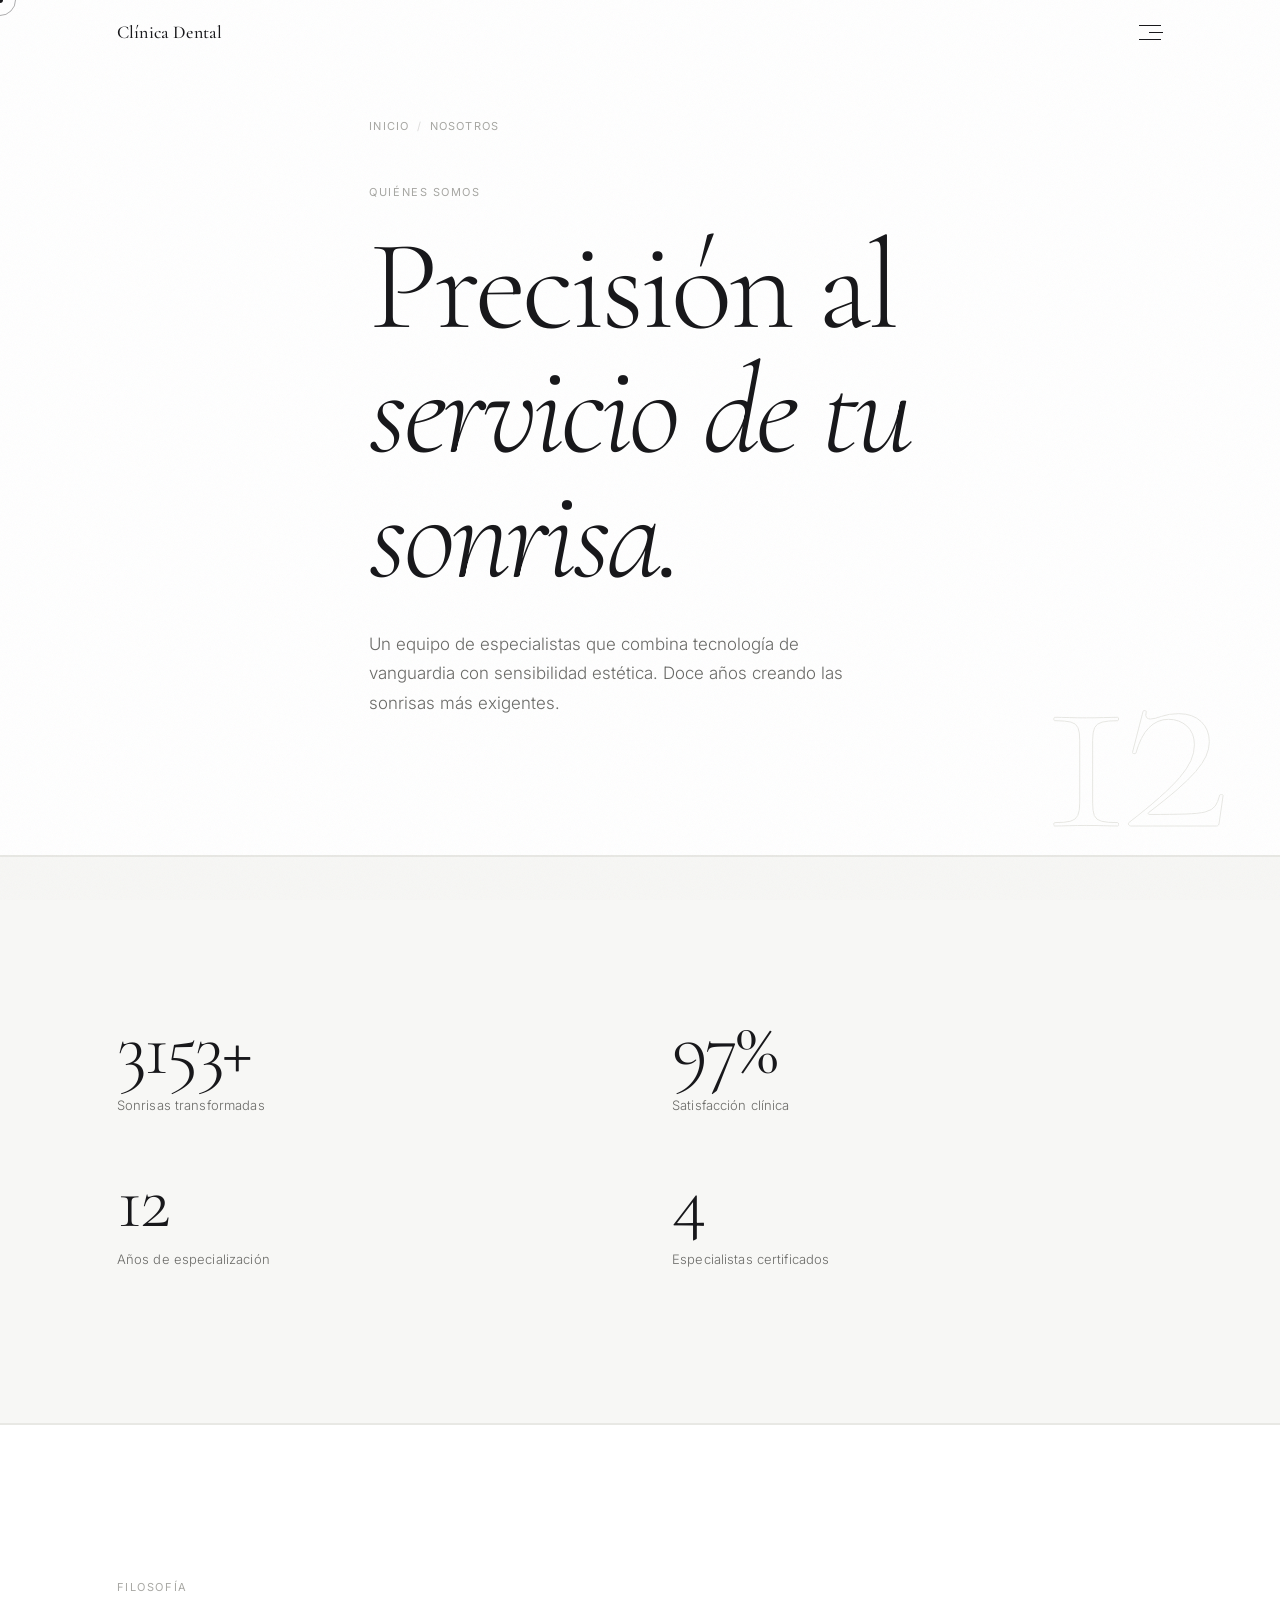
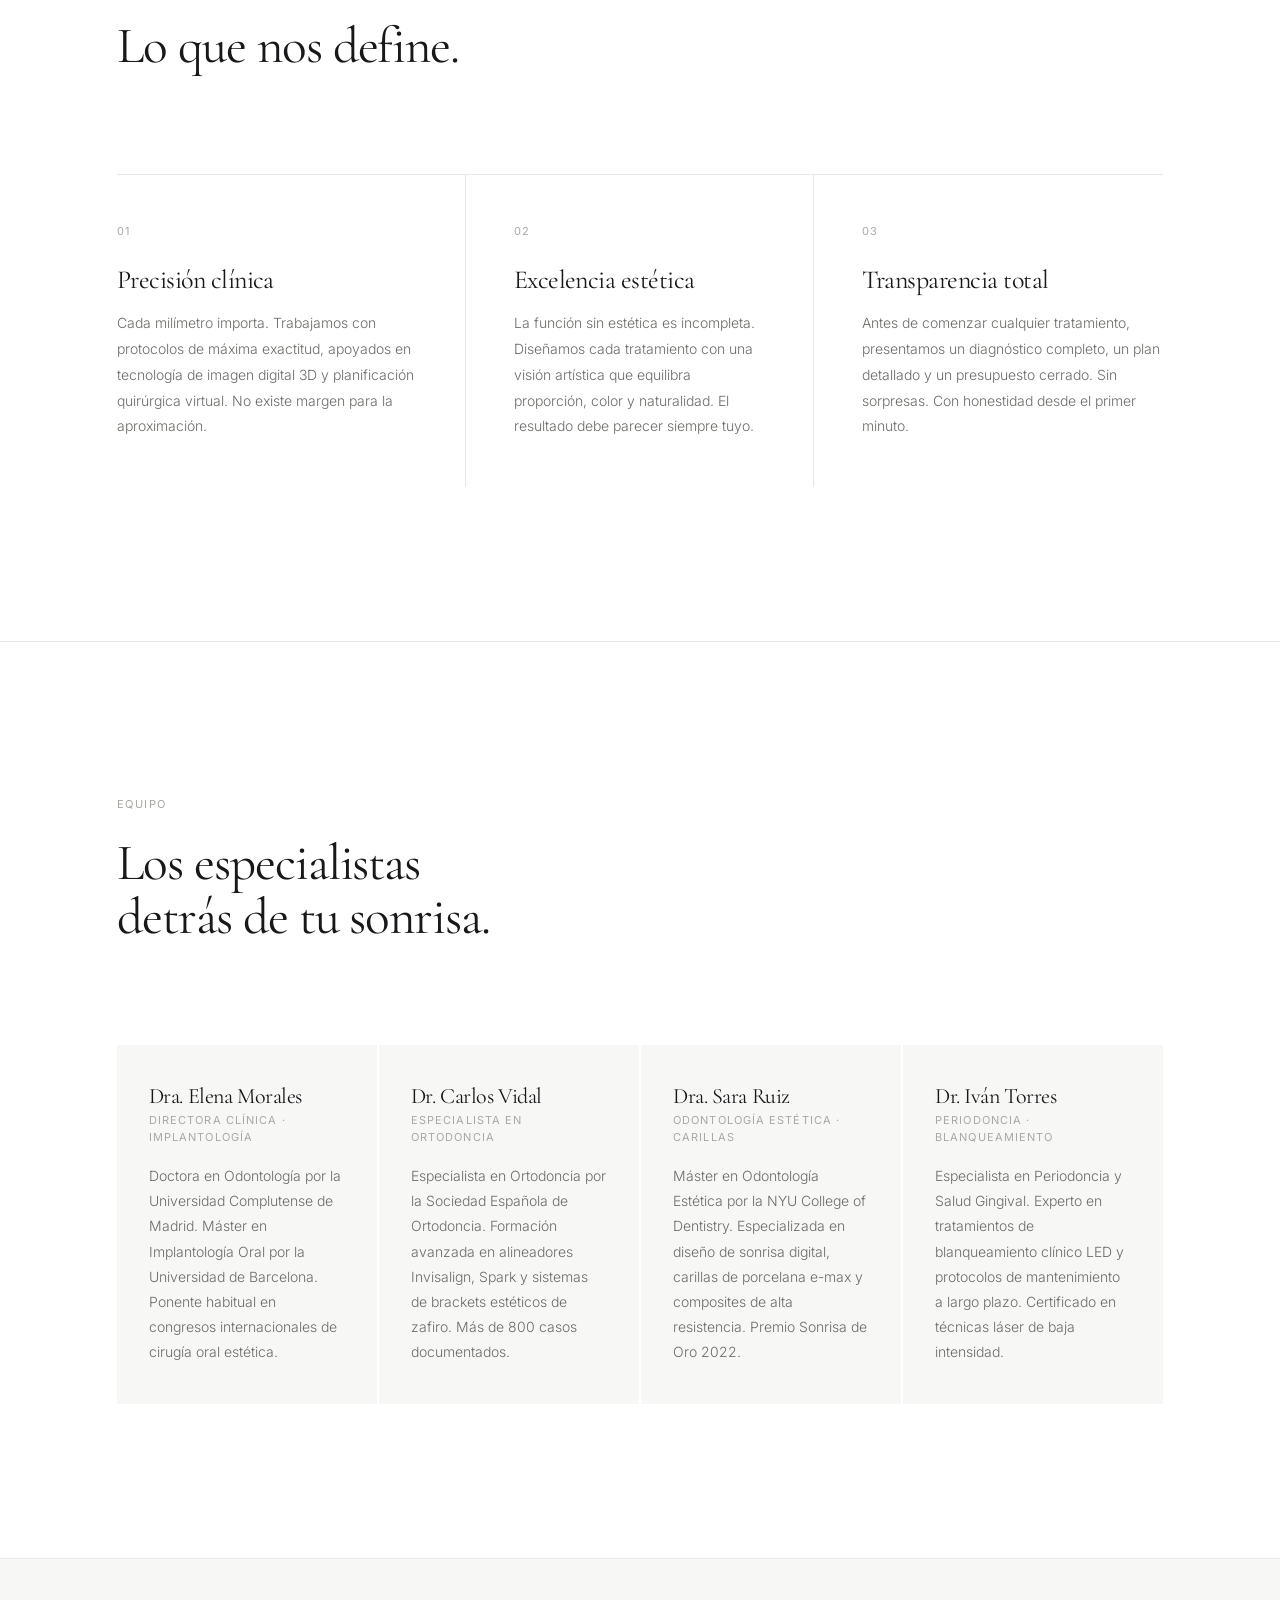
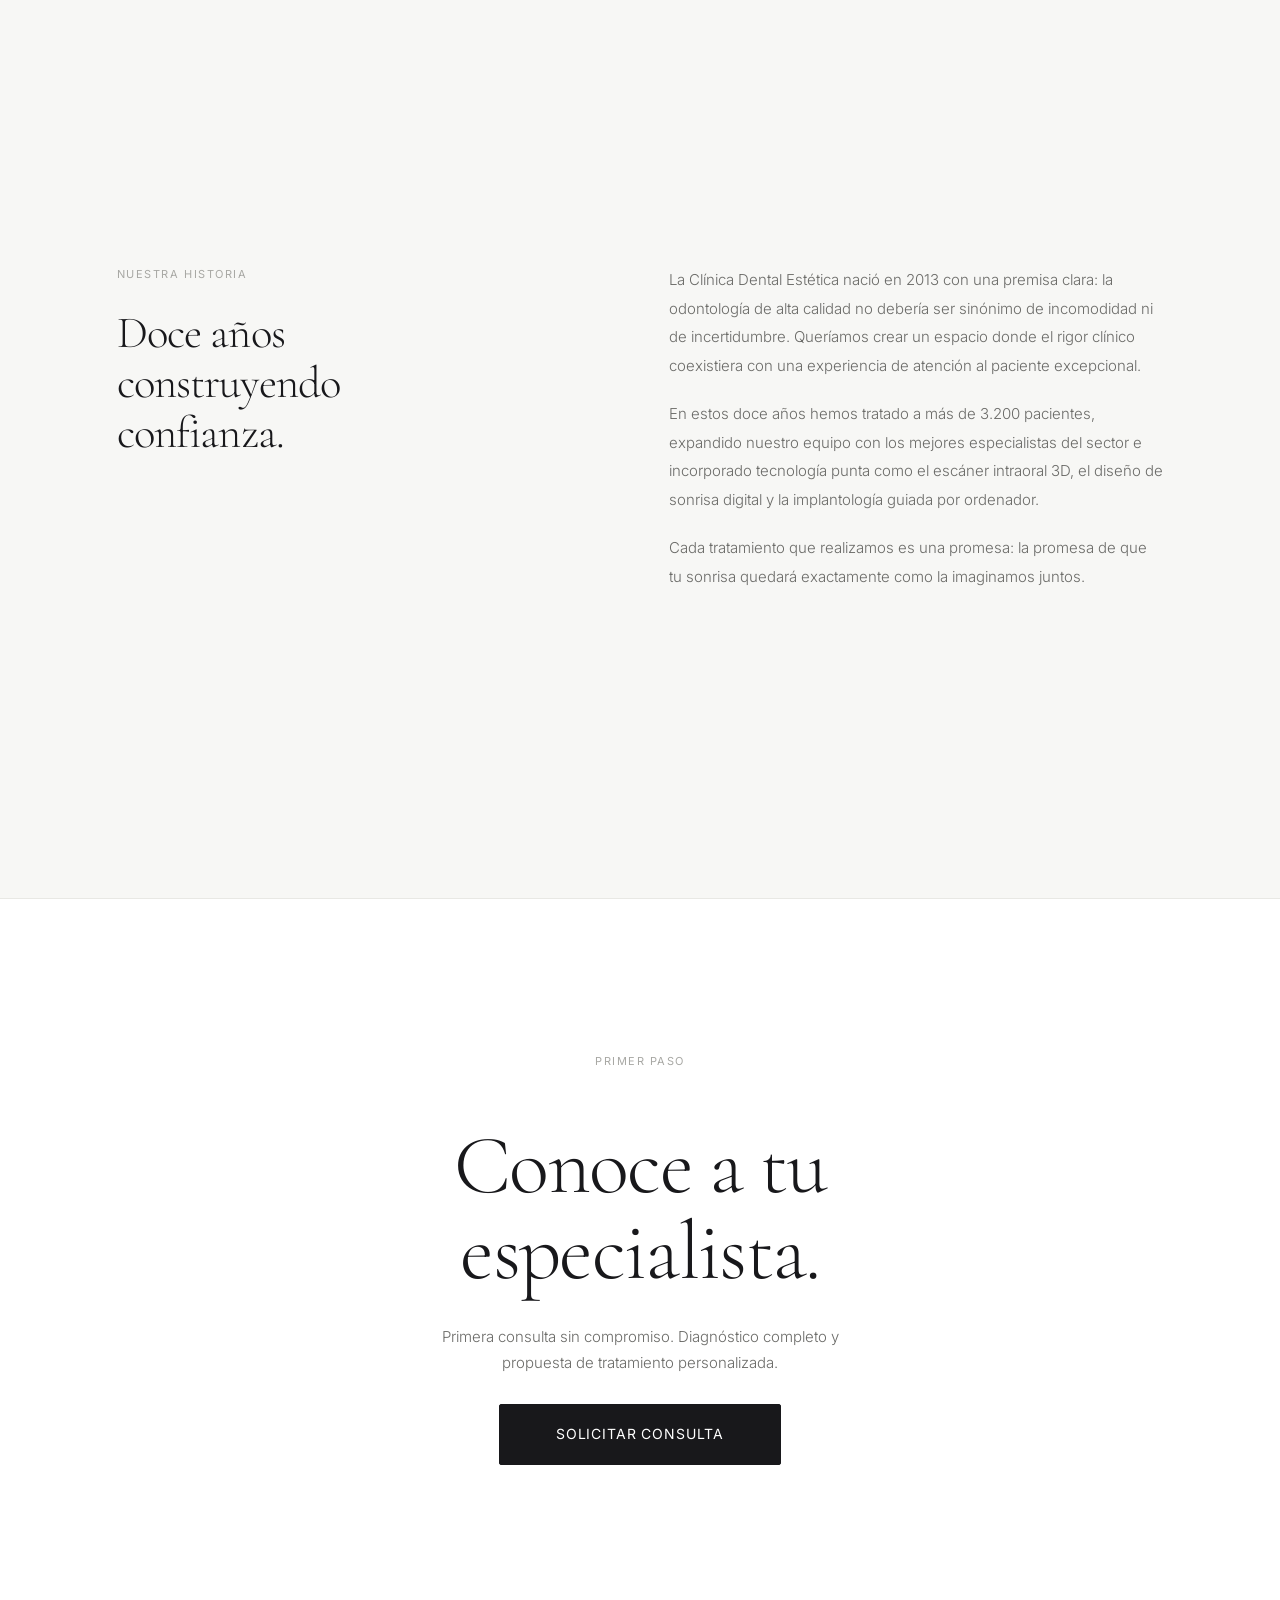
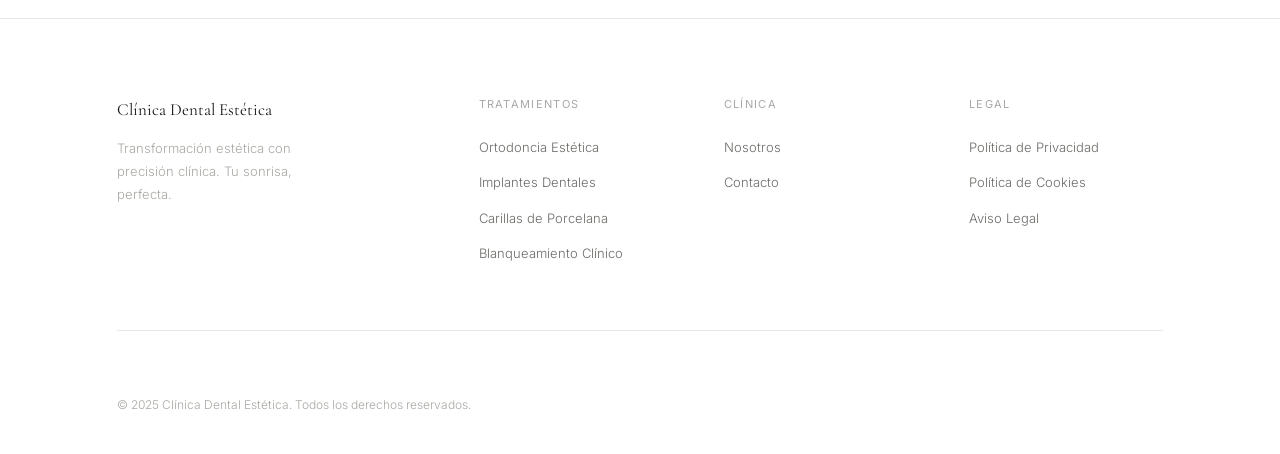
==== commit c7f0255f: "apply frontend-design: grain texture, custom cursor, marquee strip, card hover effects, typography s" ====
--- a/nosotros.html
+++ b/nosotros.html
@@ -11,6 +11,8 @@
   <link rel="stylesheet" href="styles.css" />
 </head>
 <body>
+
+  <div class="grain-overlay" aria-hidden="true"></div>
 
   <nav class="nav" id="main-nav" aria-label="Navegación principal">
     <div class="nav-inner">
--- a/styles.css
+++ b/styles.css
@@ -776,6 +776,123 @@
 }
 
 /* ===========================================================================
+   GRAIN OVERLAY — premium texture
+   =========================================================================== */
+
+.grain-overlay {
+  position: fixed;
+  inset: 0;
+  pointer-events: none;
+  z-index: 9000;
+  opacity: 0.048;
+  background-image: url("data:image/svg+xml,%3Csvg viewBox='0 0 256 256' xmlns='http://www.w3.org/2000/svg'%3E%3Cfilter id='noise'%3E%3CfeTurbulence type='fractalNoise' baseFrequency='0.9' numOctaves='4' stitchTiles='stitch'/%3E%3C/filter%3E%3Crect width='100%25' height='100%25' filter='url(%23noise)'/%3E%3C/svg%3E");
+  background-size: 180px 180px;
+  mix-blend-mode: multiply;
+}
+
+/* ===========================================================================
+   CUSTOM CURSOR
+   =========================================================================== */
+
+@media (hover: hover) and (pointer: fine) {
+  * { cursor: none !important; }
+
+  .cursor-dot {
+    position: fixed;
+    top: 0;
+    left: 0;
+    width: 6px;
+    height: 6px;
+    background: var(--text);
+    border-radius: 50%;
+    pointer-events: none;
+    z-index: 9999;
+    transform: translate(-50%, -50%);
+    transition: width 0.3s var(--ease-out), height 0.3s var(--ease-out), background 0.3s ease, opacity 0.3s ease;
+    will-change: transform;
+  }
+
+  .cursor-ring {
+    position: fixed;
+    top: 0;
+    left: 0;
+    width: 32px;
+    height: 32px;
+    border: 1px solid rgba(24, 24, 27, 0.35);
+    border-radius: 50%;
+    pointer-events: none;
+    z-index: 9998;
+    transform: translate(-50%, -50%);
+    transition: width 0.45s var(--ease-out), height 0.45s var(--ease-out), border-color 0.3s ease, opacity 0.3s ease;
+    will-change: transform;
+  }
+
+  .cursor-dot.is-hovering {
+    width: 10px;
+    height: 10px;
+  }
+
+  .cursor-ring.is-hovering {
+    width: 48px;
+    height: 48px;
+    border-color: rgba(24, 24, 27, 0.18);
+  }
+
+  .cursor-dot.on-dark { background: var(--white); }
+  .cursor-ring.on-dark { border-color: rgba(255, 255, 255, 0.3); }
+}
+
+/* ===========================================================================
+   MARQUEE STRIP
+   =========================================================================== */
+
+.marquee-strip {
+  border-top: 1px solid var(--border);
+  border-bottom: 1px solid var(--border);
+  overflow: hidden;
+  padding: 0.875rem 0;
+  background: var(--white);
+  position: relative;
+  z-index: 1;
+}
+
+.marquee-track {
+  display: flex;
+  width: max-content;
+  animation: marquee-scroll 28s linear infinite;
+  gap: 0;
+}
+
+.marquee-track:hover { animation-play-state: paused; }
+
+.marquee-item {
+  display: flex;
+  align-items: center;
+  gap: 2.5rem;
+  padding: 0 2.5rem;
+  font-family: var(--font-display);
+  font-size: 0.9375rem;
+  font-weight: 300;
+  font-style: italic;
+  color: var(--text-mid);
+  letter-spacing: 0.01em;
+  white-space: nowrap;
+}
+
+.marquee-dot {
+  width: 3px;
+  height: 3px;
+  border-radius: 50%;
+  background: var(--text-muted);
+  flex-shrink: 0;
+}
+
+@keyframes marquee-scroll {
+  from { transform: translateX(0); }
+  to   { transform: translateX(-50%); }
+}
+
+/* ===========================================================================
    HAMBURGER BUTTON
    =========================================================================== */
 
@@ -1550,6 +1667,101 @@
 }
 
 /* ===========================================================================
+   TREATMENT CARD — big number reveal on hover
+   =========================================================================== */
+
+.treatment-card {
+  position: relative;
+  overflow: hidden;
+}
+
+.treatment-num {
+  transition: transform 0.6s var(--ease-out), font-size 0.6s var(--ease-out), color 0.4s ease, opacity 0.4s ease;
+  transform-origin: top left;
+  display: block;
+  position: relative;
+  z-index: 1;
+}
+
+.treatment-card:hover .treatment-num {
+  font-size: 5rem;
+  color: var(--border);
+  font-family: var(--font-display);
+  font-weight: 300;
+  letter-spacing: -0.03em;
+  line-height: 1;
+  transform: translateY(-0.1em);
+}
+
+.treatment-body { position: relative; z-index: 1; }
+
+/* Animated underline on nav/footer links */
+.nav-links a,
+.footer-col ul a,
+.menu-sub-list a {
+  position: relative;
+}
+
+.footer-col ul a::after {
+  content: '';
+  position: absolute;
+  bottom: -1px;
+  left: 0;
+  width: 0;
+  height: 1px;
+  background: var(--text);
+  transition: width 0.3s var(--ease-out);
+}
+
+.footer-col ul a:hover::after { width: 100%; }
+
+/* Stat number — larger, more dramatic */
+.stat-num {
+  font-size: clamp(3rem, 6vw, 5rem);
+  letter-spacing: -0.04em;
+}
+
+/* Bold CTA title */
+.cta-title {
+  font-size: clamp(3rem, 6.5vw, 5.5rem);
+}
+
+/* Hero headline — pushed a little larger */
+.hero-headline {
+  font-size: clamp(4rem, 10vw, 9rem);
+}
+
+/* Staggered char reveal utility */
+.reveal-chars {
+  overflow: hidden;
+}
+
+.reveal-chars .char {
+  display: inline-block;
+  opacity: 0;
+  transform: translateY(60%) rotate(3deg);
+  transition: opacity 0.6s var(--ease-out), transform 0.6s var(--ease-out);
+}
+
+.reveal-chars.in-view .char {
+  opacity: 1;
+  transform: translateY(0) rotate(0deg);
+}
+
+/* Page hero title — more dramatic sizing */
+.page-hero-title {
+  font-size: clamp(3.5rem, 10vw, 8rem);
+}
+
+/* Diagonal separator */
+.section-divider {
+  height: 1px;
+  background: var(--border);
+  position: relative;
+  overflow: visible;
+}
+
+/* ===========================================================================
    COUNTER — animated numbers
    =========================================================================== */
 
